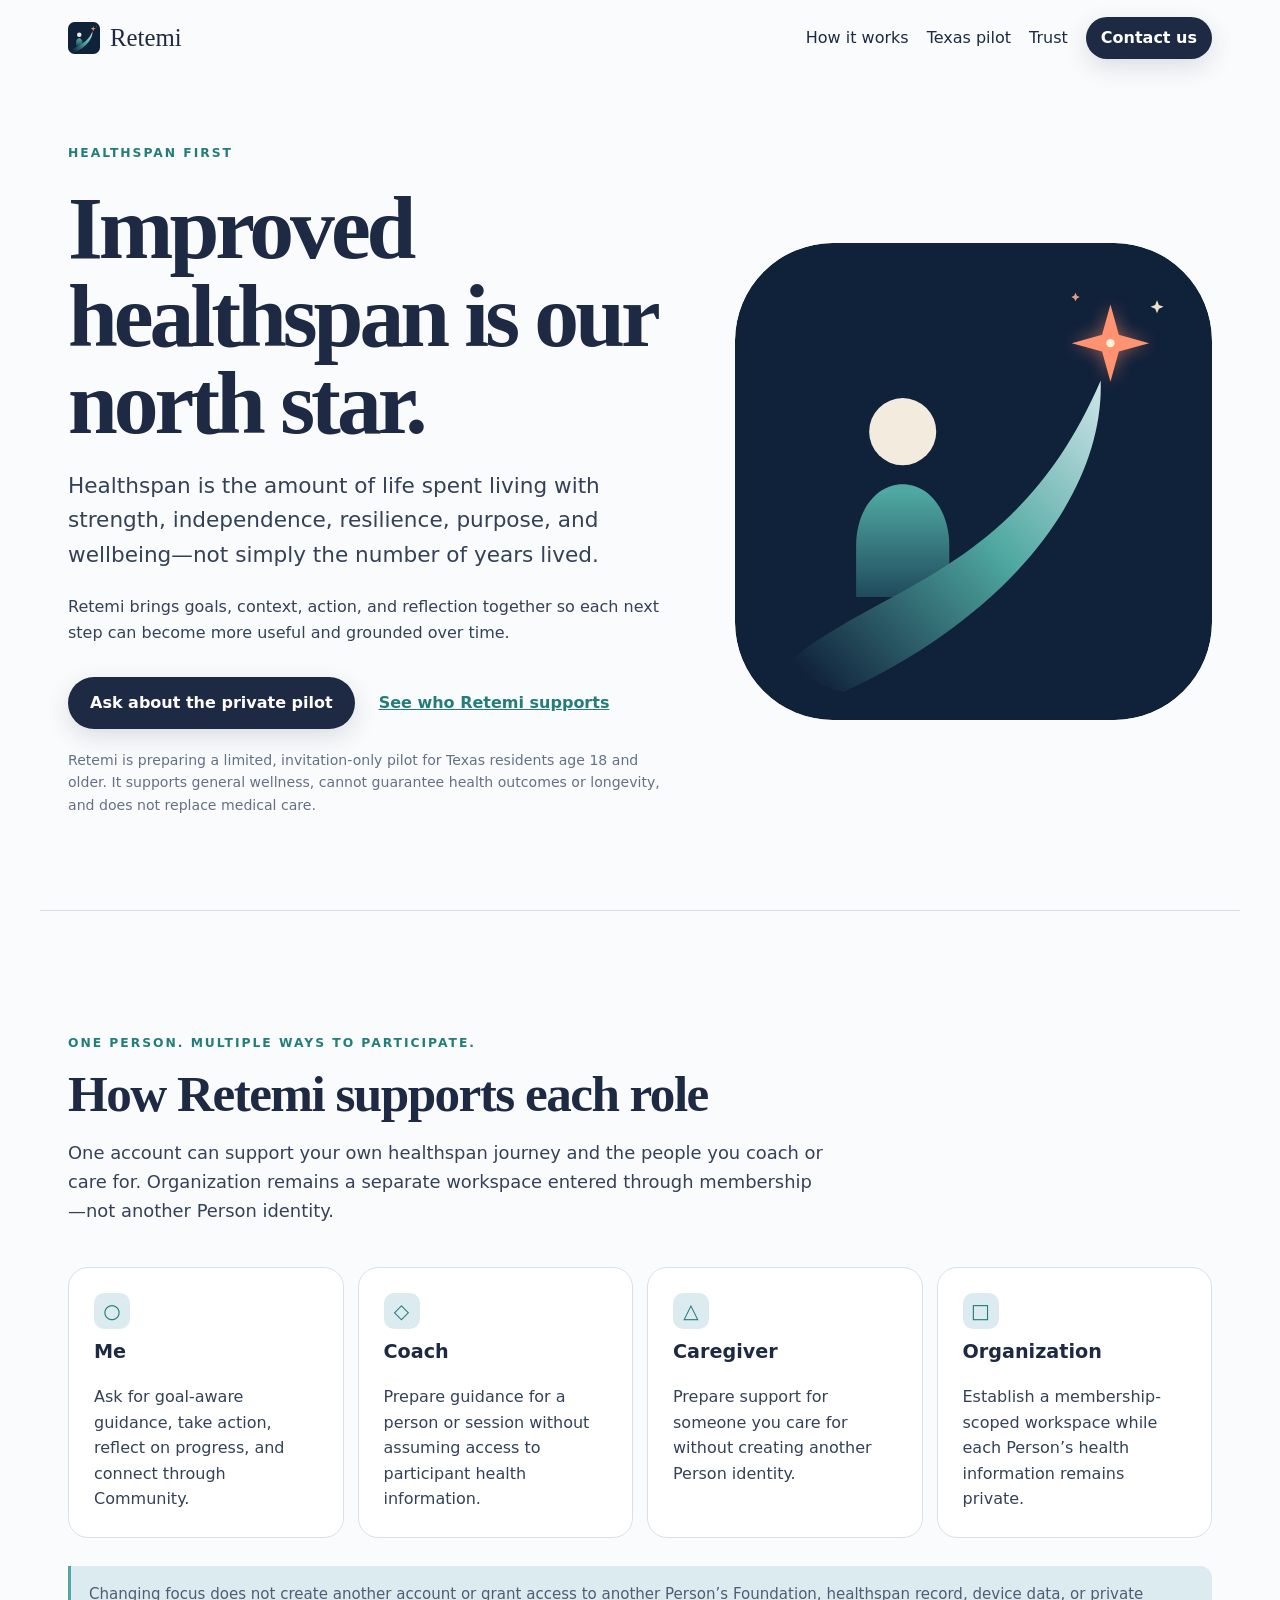
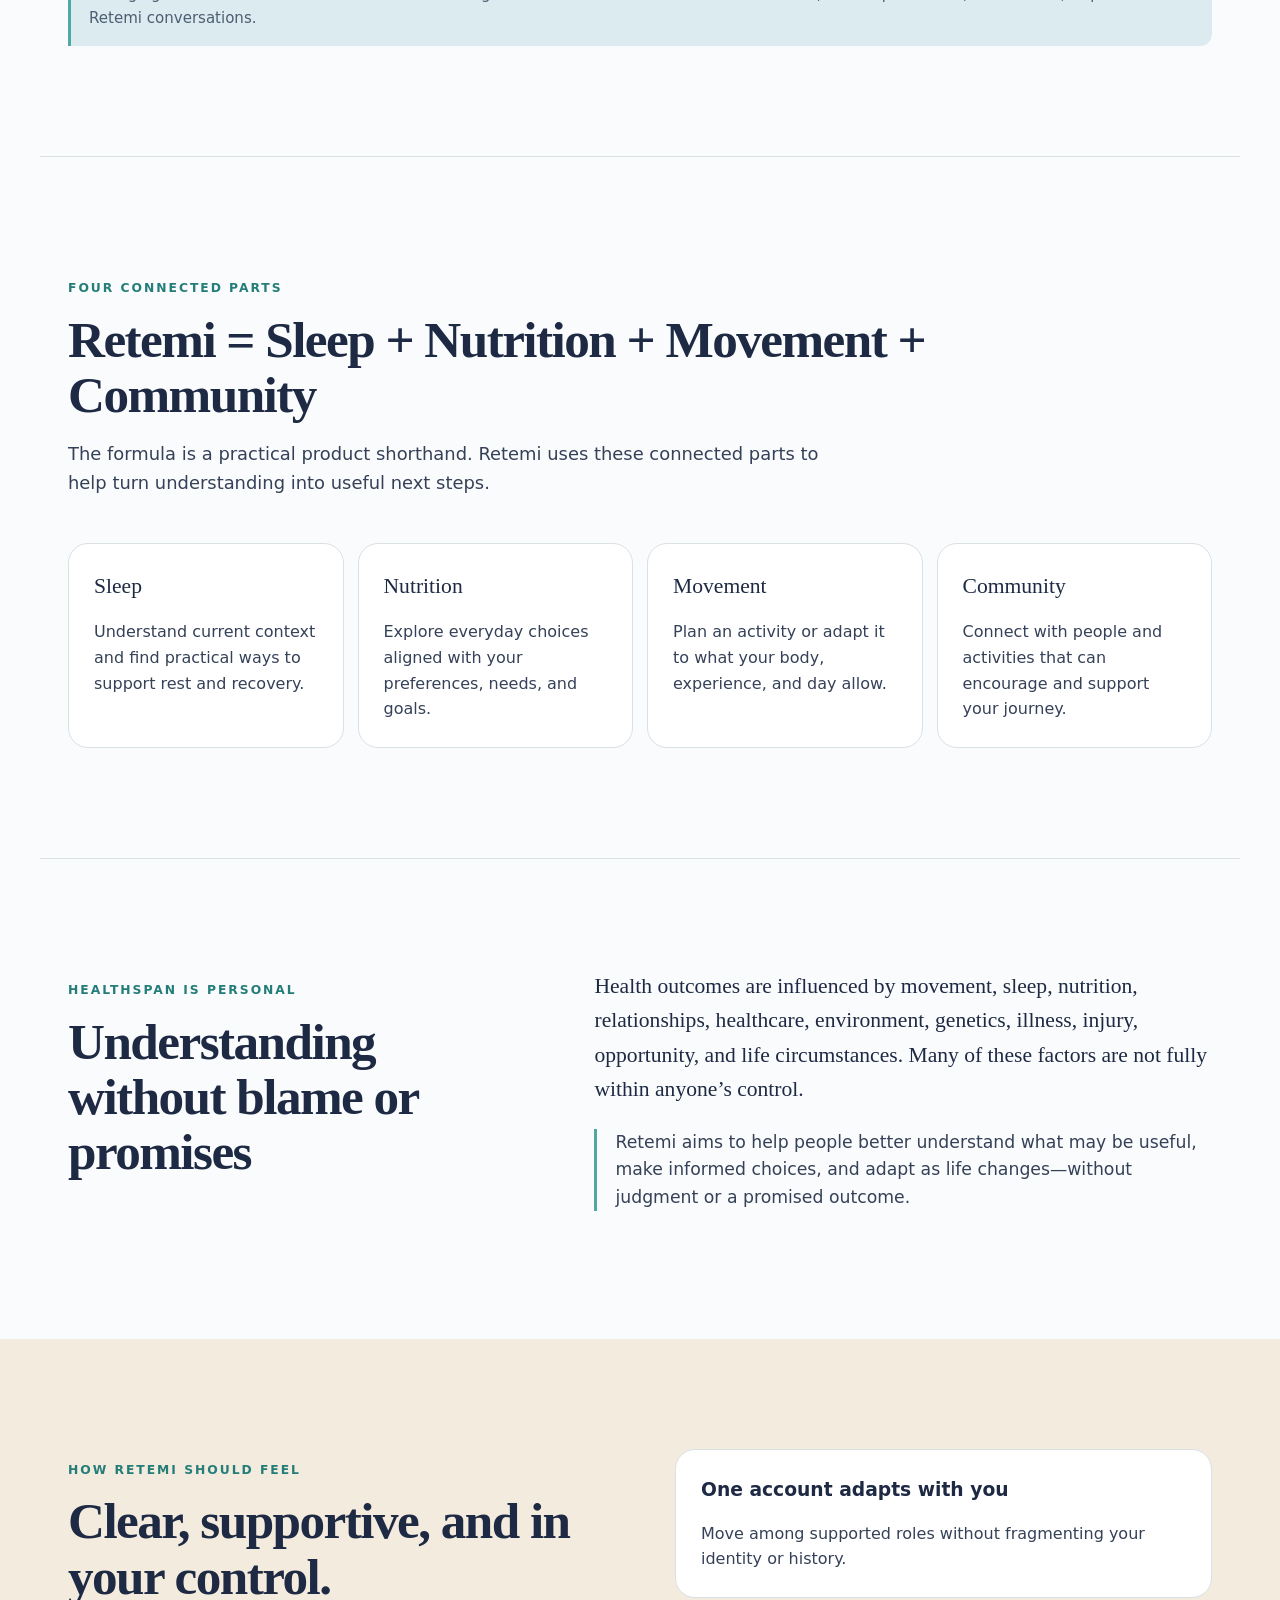
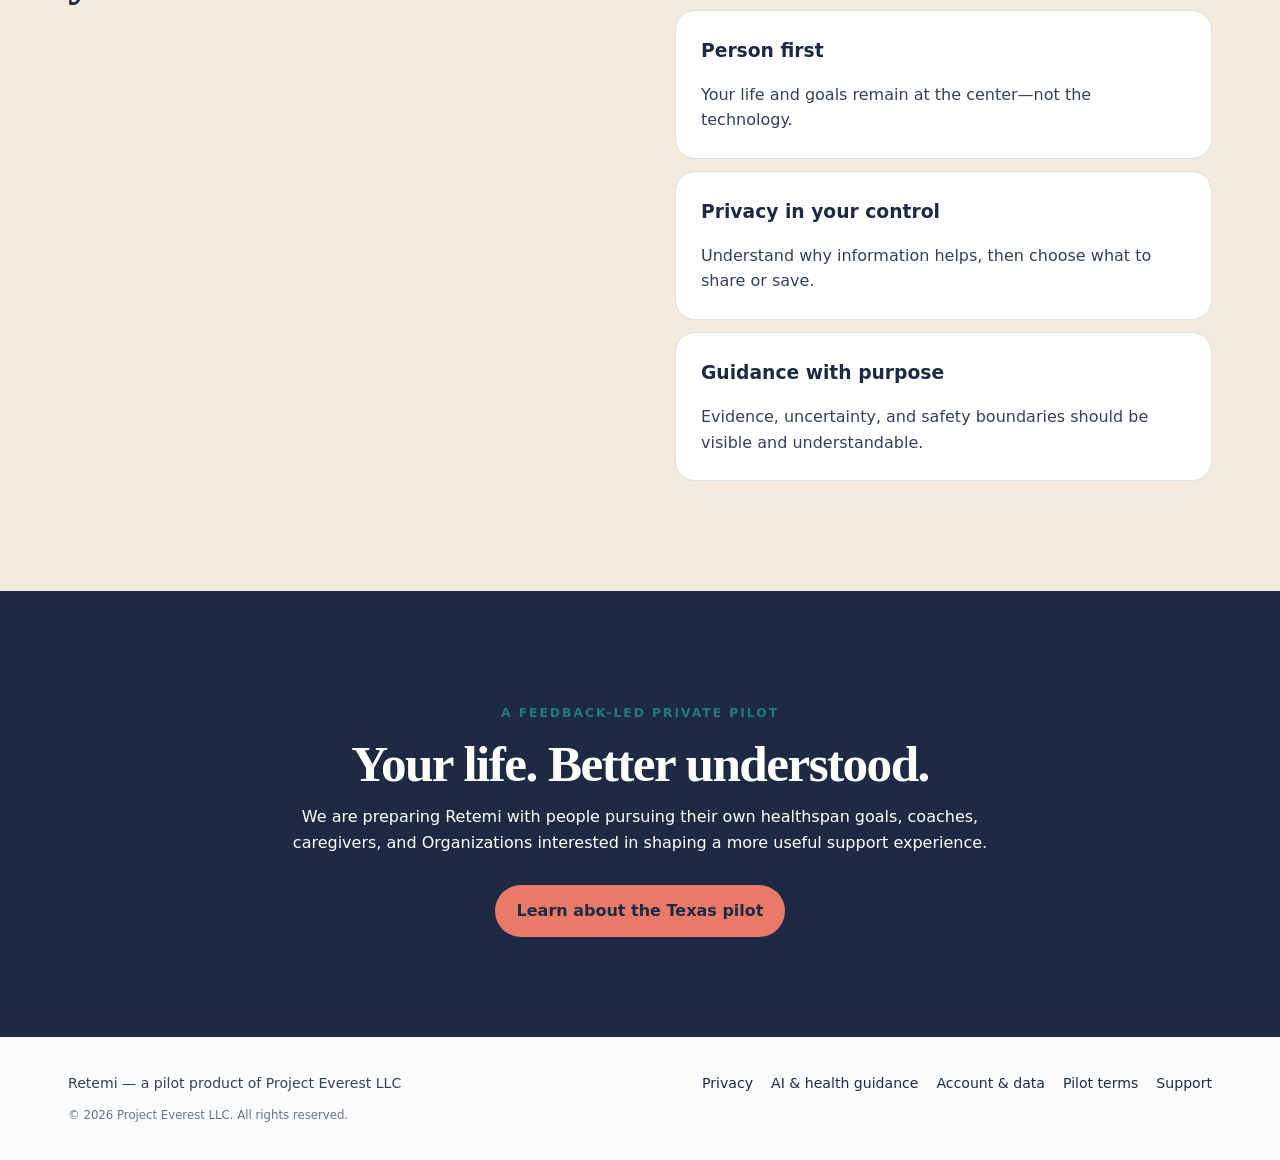
==== index.html @ 75388039 "Establish standalone Retemi public website" ====
<!doctype html>
<html lang="en">
<head>
  <meta charset="utf-8">
  <meta name="viewport" content="width=device-width, initial-scale=1">
  <meta name="robots" content="noindex,nofollow">
  <meta name="description" content="Retemi supports people, coaches, caregivers, and organizations in making more informed choices for improved healthspan.">
  <meta property="og:title" content="Retemi — Improved healthspan, better understood.">
  <meta property="og:description" content="Context-aware general-wellness guidance for sleep, nutrition, exercise, and everyday healthspan choices.">
  <meta property="og:type" content="website">
  <title>Retemi — Improved healthspan, better understood.</title>
  <link rel="icon" href="assets/retemi-launcher-master.svg" type="image/svg+xml">
  <link rel="stylesheet" href="styles.css">
  <link rel="stylesheet" href="accessibility.css">
  <link rel="stylesheet" href="roles.css">
  <link rel="stylesheet" href="brand.css">
</head>
<body>
  <a class="skip-link" href="#main">Skip to content</a>
  <header class="site-header">
    <a class="brand" href="index.html" aria-label="Retemi home">
      <img class="brand-mark" src="assets/retemi-launcher-master.svg" alt="">
      <span>Retemi</span>
    </a>
    <nav aria-label="Primary navigation">
      <a href="how-it-works.html">How it works</a>
      <a href="texas-pilot.html">Texas pilot</a>
      <a href="trust.html">Trust</a>
      <a class="button button-small" href="contact.html">Contact us</a>
    </nav>
  </header>

  <main id="main">
    <section class="hero">
      <div class="hero-copy">
        <p class="eyebrow">Healthspan first</p>
        <h1>Improved healthspan is our north star.</h1>
        <p class="lead">Healthspan is the amount of life spent living with strength, independence, resilience, purpose, and wellbeing—not simply the number of years lived.</p>
        <p>Retemi brings goals, context, action, and reflection together so each next step can become more useful and grounded over time.</p>
        <div class="actions">
          <a class="button" href="contact.html#pilot">Ask about the private pilot</a>
          <a class="text-link" href="#roles">See who Retemi supports</a>
        </div>
        <p class="pilot-note">Retemi is preparing a limited, invitation-only pilot for Texas residents age 18 and older. It supports general wellness, cannot guarantee health outcomes or longevity, and does not replace medical care.</p>
      </div>
      <img class="journey-art" src="assets/retemi-launcher-master.svg" alt="A person following a rising path toward a guiding star">
    </section>

    <section id="roles" class="role-support section" aria-labelledby="roles-heading">
      <p class="eyebrow">One person. Multiple ways to participate.</p>
      <h2 id="roles-heading">How Retemi supports each role</h2>
      <p class="section-intro">One account can support your own healthspan journey and the people you coach or care for. Organization remains a separate workspace entered through membership—not another Person identity.</p>
      <div class="role-grid">
        <article>
          <span class="role-icon" aria-hidden="true">○</span>
          <h3>Me</h3>
          <p>Ask for goal-aware guidance, take action, reflect on progress, and connect through Community.</p>
        </article>
        <article>
          <span class="role-icon" aria-hidden="true">◇</span>
          <h3>Coach</h3>
          <p>Prepare guidance for a person or session without assuming access to participant health information.</p>
        </article>
        <article>
          <span class="role-icon" aria-hidden="true">△</span>
          <h3>Caregiver</h3>
          <p>Prepare support for someone you care for without creating another Person identity.</p>
        </article>
        <article>
          <span class="role-icon" aria-hidden="true">□</span>
          <h3>Organization</h3>
          <p>Establish a membership-scoped workspace while each Person’s health information remains private.</p>
        </article>
      </div>
      <p class="role-boundary">Changing focus does not create another account or grant access to another Person’s Foundation, healthspan record, device data, or private Retemi conversations.</p>
    </section>

    <section id="approach" class="section" aria-labelledby="approach-heading">
      <p class="eyebrow">Four connected parts</p>
      <h2 id="approach-heading" class="formula-heading">Retemi = Sleep + Nutrition + Movement + Community</h2>
      <p class="section-intro">The formula is a practical product shorthand. Retemi uses these connected parts to help turn understanding into useful next steps.</p>
      <div class="pillars">
        <article><span>Sleep</span><p>Understand current context and find practical ways to support rest and recovery.</p></article>
        <article><span>Nutrition</span><p>Explore everyday choices aligned with your preferences, needs, and goals.</p></article>
        <article><span>Movement</span><p>Plan an activity or adapt it to what your body, experience, and day allow.</p></article>
        <article><span>Community</span><p>Connect with people and activities that can encourage and support your journey.</p></article>
      </div>
    </section>

    <section class="healthspan-context section" aria-labelledby="context-heading">
      <div>
        <p class="eyebrow">Healthspan is personal</p>
        <h2 id="context-heading">Understanding without blame or promises</h2>
      </div>
      <div class="healthspan-copy">
        <p>Health outcomes are influenced by movement, sleep, nutrition, relationships, healthcare, environment, genetics, illness, injury, opportunity, and life circumstances. Many of these factors are not fully within anyone’s control.</p>
        <p class="healthspan-purpose">Retemi aims to help people better understand what may be useful, make informed choices, and adapt as life changes—without judgment or a promised outcome.</p>
      </div>
    </section>

    <section class="principles section" aria-labelledby="principles-heading">
      <div>
        <p class="eyebrow">How Retemi should feel</p>
        <h2 id="principles-heading">Clear, supportive, and in your control.</h2>
      </div>
      <div class="principle-list">
        <article><h3>One account adapts with you</h3><p>Move among supported roles without fragmenting your identity or history.</p></article>
        <article><h3>Person first</h3><p>Your life and goals remain at the center—not the technology.</p></article>
        <article><h3>Privacy in your control</h3><p>Understand why information helps, then choose what to share or save.</p></article>
        <article><h3>Guidance with purpose</h3><p>Evidence, uncertainty, and safety boundaries should be visible and understandable.</p></article>
      </div>
    </section>

    <section class="closing">
      <p class="eyebrow">A feedback-led private pilot</p>
      <h2>Your life. Better understood.</h2>
      <p>We are preparing Retemi with people pursuing their own healthspan goals, coaches, caregivers, and Organizations interested in shaping a more useful support experience.</p>
      <a class="button" href="texas-pilot.html">Learn about the Texas pilot</a>
    </section>
  </main>

  <footer>
    <span>Retemi — a pilot product of Project Everest LLC</span>
    <span><a href="privacy.html">Privacy</a><a href="ai-health-guidance.html">AI &amp; health guidance</a><a href="account-data.html">Account &amp; data</a><a href="terms.html">Pilot terms</a><a href="contact.html">Support</a></span>
    <small>© 2026 Project Everest LLC. All rights reserved.</small>
  </footer>
</body>
</html>
---- styles.css ----
:root{color-scheme:light;--ink:#1e2a44;--teal:#4fa8a1;--teal-dark:#247d79;--mist:#dcebf0;--sand:#f3ebdd;--coral:#e97a68;--cloud:#fafbfc;--body:#354158;--line:#d9e1e5}*{box-sizing:border-box}html{scroll-behavior:smooth}body{margin:0;background:var(--cloud);color:var(--body);font-family:Inter,ui-sans-serif,system-ui,-apple-system,BlinkMacSystemFont,"Segoe UI",sans-serif;line-height:1.6}h1,h2,.brand{font-family:Georgia,"Times New Roman",serif;color:var(--ink)}h1{font-size:clamp(2.75rem,7vw,5.8rem);line-height:.98;letter-spacing:-.045em;margin:.22em 0}h2{font-size:clamp(2rem,4vw,3.7rem);line-height:1.08;letter-spacing:-.03em;margin:.25em 0}.site-header{min-height:76px;display:flex;align-items:center;justify-content:space-between;gap:24px;max-width:1200px;margin:auto;padding:14px 28px}.brand{display:flex;align-items:center;gap:10px;font-size:1.55rem;text-decoration:none;white-space:nowrap}.brand-mark{width:32px;height:32px;border-radius:9px;background:var(--ink);position:relative;display:inline-block;overflow:hidden}nav{display:flex;align-items:center;justify-content:flex-end;gap:18px;flex-wrap:wrap}a{color:var(--teal-dark)}nav a,footer a{text-decoration:none;color:var(--ink)}.button{display:inline-block;border-radius:999px;background:var(--ink);color:white;text-decoration:none;font-weight:700;padding:13px 22px;box-shadow:0 8px 24px #1e2a4424}.button:hover{background:var(--teal-dark)}.button-small{padding:8px 15px}.hero{min-height:calc(100vh - 76px);display:grid;grid-template-columns:1.12fr .88fr;align-items:center;gap:60px;max-width:1200px;margin:auto;padding:56px 28px 80px}.lead{font-size:clamp(1.12rem,2vw,1.35rem);max-width:680px}.eyebrow{text-transform:uppercase;letter-spacing:.16em;font-size:.77rem;font-weight:800;color:var(--teal-dark)}.actions{display:flex;align-items:center;gap:24px;margin:32px 0 20px}.text-link{font-weight:700}.pilot-note{font-size:.88rem;max-width:630px;color:#657087}.section{max-width:1200px;margin:auto;padding:110px 28px}.section-intro{max-width:760px;font-size:1.12rem}.pillars,.card-grid{display:grid;grid-template-columns:repeat(4,1fr);gap:14px;margin-top:45px}.pillars article,.principle-list article,.card-grid article{padding:25px;border:1px solid var(--line);border-radius:20px;background:white}.pillars span{font-family:Georgia,serif;font-size:1.35rem;color:var(--ink)}.pillars p,.principle-list p,.card-grid p{margin-bottom:0}.principles{display:grid;grid-template-columns:1fr 1fr;gap:70px;background:var(--sand);max-width:none;padding-left:max(28px,calc((100vw - 1144px)/2));padding-right:max(28px,calc((100vw - 1144px)/2))}.principle-list{display:grid;gap:12px}.principle-list h3,.card-grid h3{color:var(--ink);margin:0}.closing{text-align:center;background:var(--ink);color:white;padding:100px 24px}.closing h2{color:white}.closing p:not(.eyebrow){max-width:700px;margin:0 auto 30px}.closing .button{background:var(--coral);color:var(--ink)}footer{display:grid;grid-template-columns:1fr auto;gap:12px;max-width:1200px;margin:auto;padding:35px 28px;font-size:.88rem}footer span:nth-child(2){display:flex;gap:18px;flex-wrap:wrap}footer small{grid-column:1/-1;color:#6a7488}.legal{max-width:820px;margin:auto;padding:70px 28px 110px}.legal h1{font-size:clamp(2.5rem,6vw,4.5rem)}.legal h2{font-size:1.55rem;margin-top:2em}.notice{border-left:4px solid var(--coral);background:var(--sand);padding:16px 18px;border-radius:0 12px 12px 0}.trust-note{border-left-color:var(--teal);background:var(--mist)}.legal-meta{color:#687287}.legal ul{padding-left:22px}.skip-link{position:absolute;left:-9999px;top:8px;z-index:10;background:white;padding:10px}.skip-link:focus{left:8px}.status-list li{margin-bottom:10px}@media(max-width:900px){.card-grid{grid-template-columns:1fr 1fr}}@media(max-width:780px){nav>a:not(.button){display:none}.hero{grid-template-columns:1fr;min-height:auto;padding-top:40px}.journey-art{max-width:450px;margin:auto}.pillars{grid-template-columns:1fr 1fr}.principles{grid-template-columns:1fr}.actions{align-items:flex-start;flex-direction:column;gap:14px}footer{grid-template-columns:1fr}footer small{grid-column:auto}}@media(max-width:470px){.site-header{padding:12px 18px}.hero,.section{padding-left:20px;padding-right:20px}.pillars,.card-grid{grid-template-columns:1fr}.journey-art .star{font-size:42px}}@media(prefers-reduced-motion:reduce){html{scroll-behavior:auto}}
---- accessibility.css ----
a:focus-visible {
  border-radius: 4px;
  outline: 3px solid var(--coral);
  outline-offset: 4px;
}
---- roles.css ----
.role-support {
  border-top: 1px solid var(--line);
  border-bottom: 1px solid var(--line);
}

.role-grid {
  display: grid;
  grid-template-columns: repeat(4, 1fr);
  gap: 14px;
  margin-top: 42px;
}

.role-grid article {
  padding: 25px;
  border: 1px solid var(--line);
  border-radius: 20px;
  background: white;
}

.role-grid h3 {
  margin: 8px 0 0;
  color: var(--ink);
  font-size: 1.2rem;
}

.role-grid p {
  margin-bottom: 0;
}

.role-icon {
  display: grid;
  width: 36px;
  height: 36px;
  place-items: center;
  border-radius: 10px;
  background: var(--mist);
  color: var(--teal-dark);
  font-size: 1.25rem;
  font-weight: 800;
}

.role-boundary {
  margin: 28px 0 0;
  padding: 16px 18px;
  border-left: 3px solid var(--teal);
  border-radius: 0 12px 12px 0;
  background: var(--mist);
  color: #4f5d73;
  font-size: .94rem;
}

.formula-heading {
  max-width: 940px;
}

.healthspan-context {
  display: grid;
  grid-template-columns: .85fr 1.15fr;
  gap: 70px;
  border-top: 1px solid var(--line);
}

.healthspan-copy {
  font-size: 1.08rem;
}

.healthspan-copy p:first-child {
  margin-top: 0;
  color: var(--ink);
  font-family: Georgia, "Times New Roman", serif;
  font-size: 1.35rem;
}

.healthspan-purpose {
  padding-left: 18px;
  border-left: 3px solid var(--teal);
}

@media (max-width: 900px) {
  .role-grid {
    grid-template-columns: 1fr 1fr;
  }
}

@media (max-width: 780px) {
  .healthspan-context {
    grid-template-columns: 1fr;
    gap: 12px;
  }
}

@media (max-width: 470px) {
  .role-grid {
    grid-template-columns: 1fr;
  }
}
---- brand.css ----
img.brand-mark {
  flex: 0 0 32px;
  border-radius: 0;
  background: transparent;
  object-fit: contain;
}

img.journey-art {
  display: block;
  width: 100%;
  height: auto;
  border-radius: 20.5%;
  background: transparent;
  object-fit: contain;
}
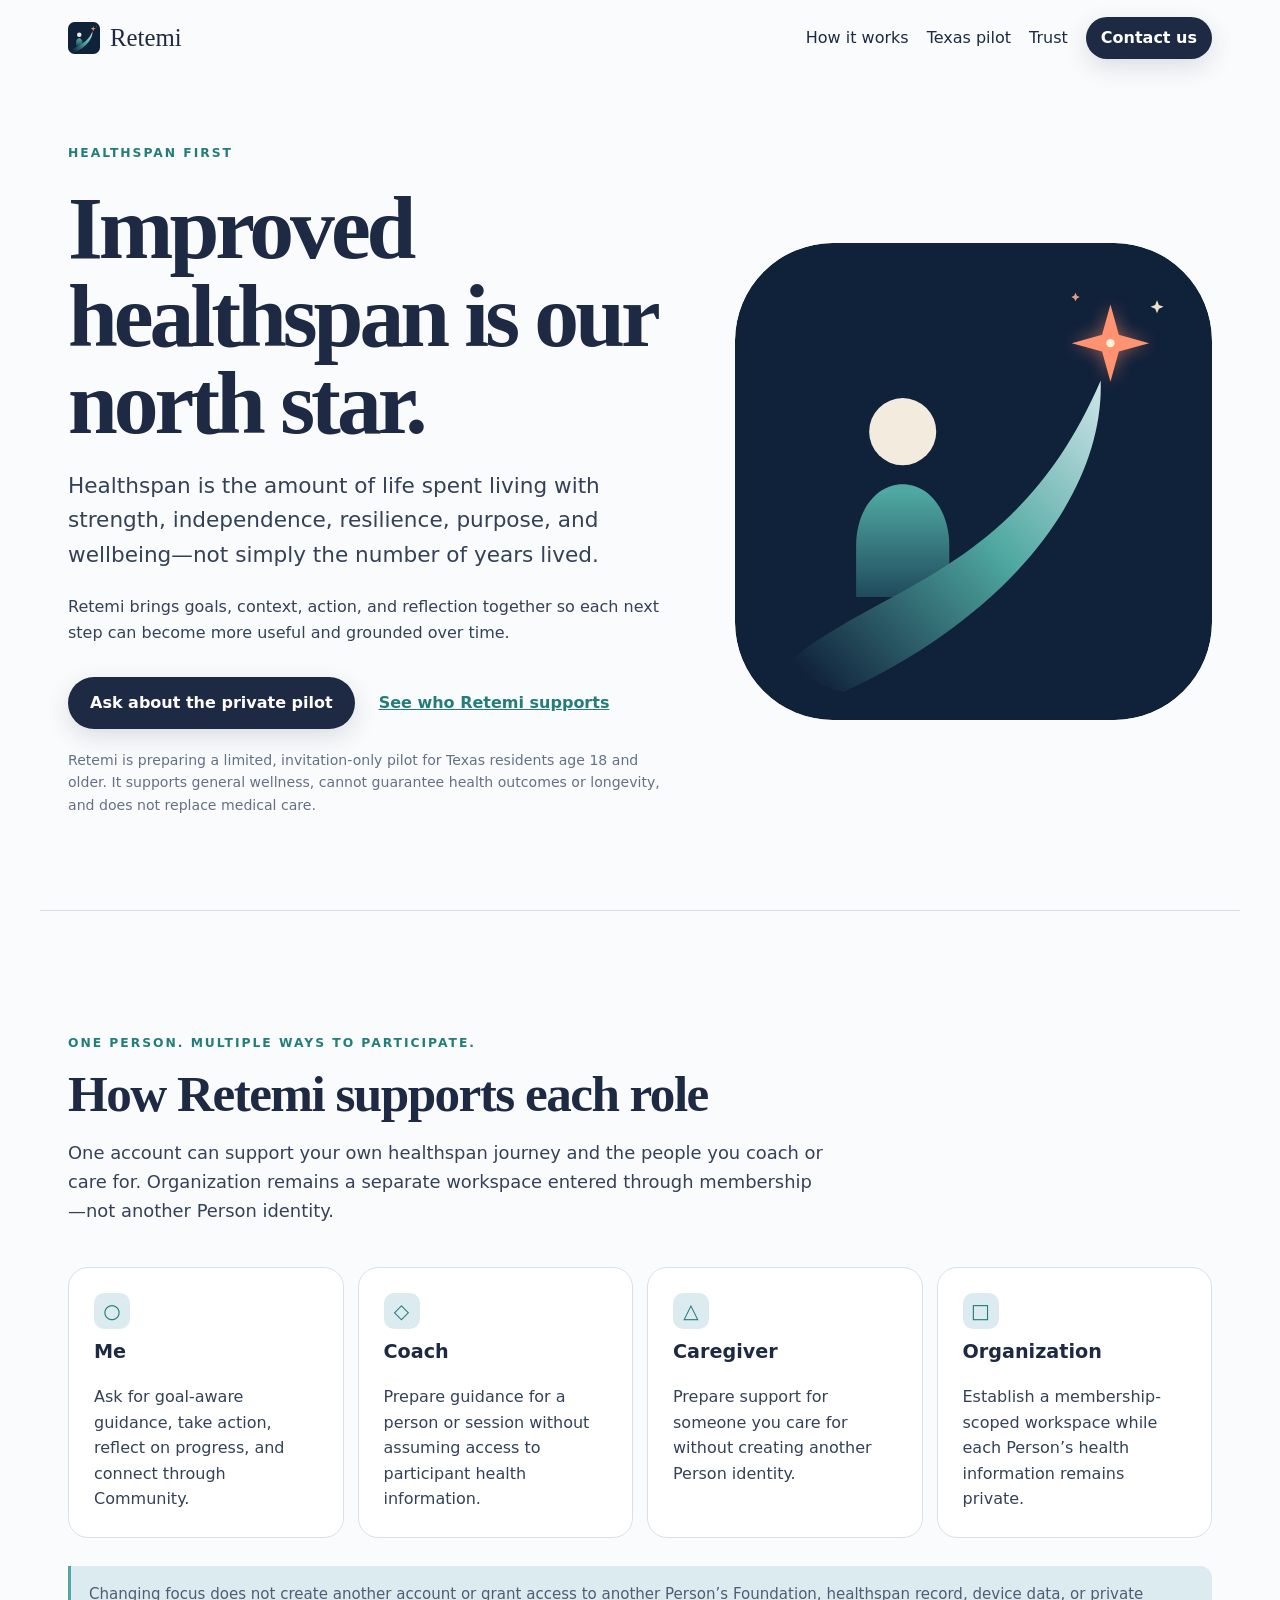
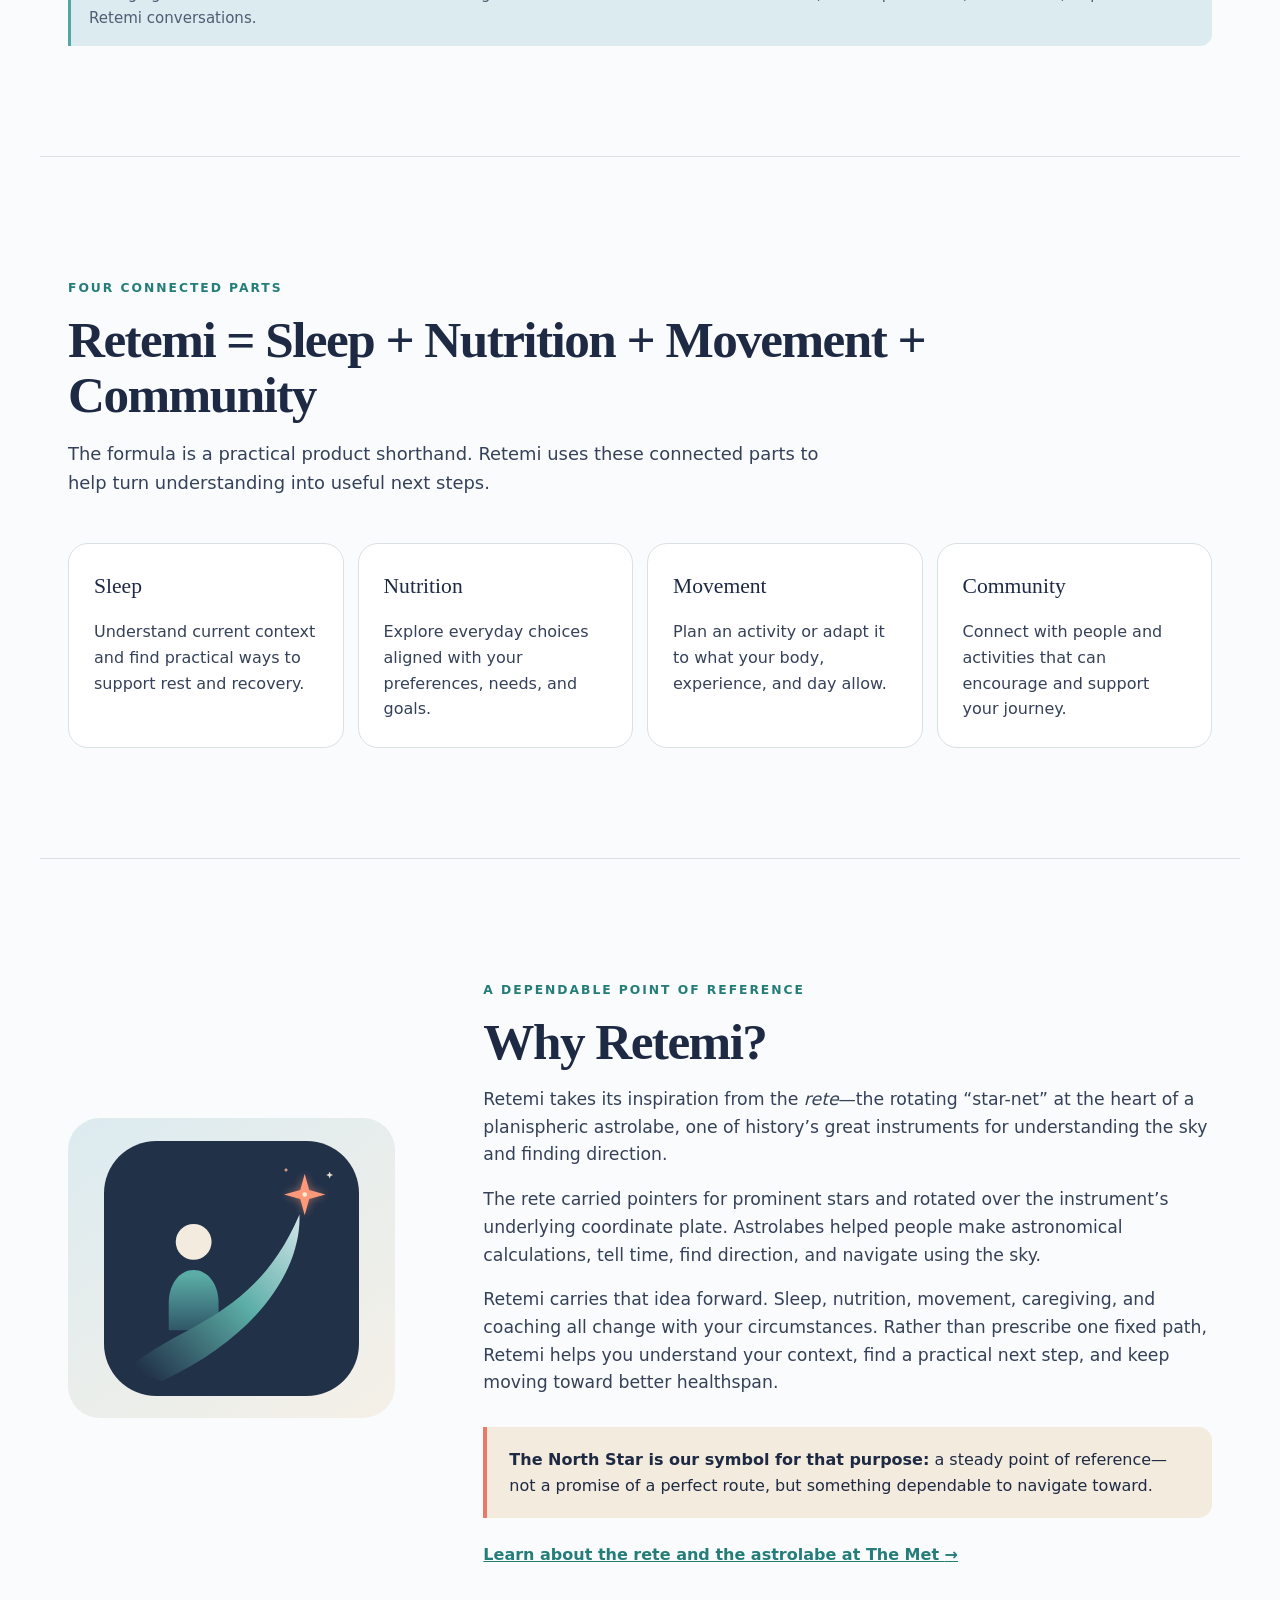
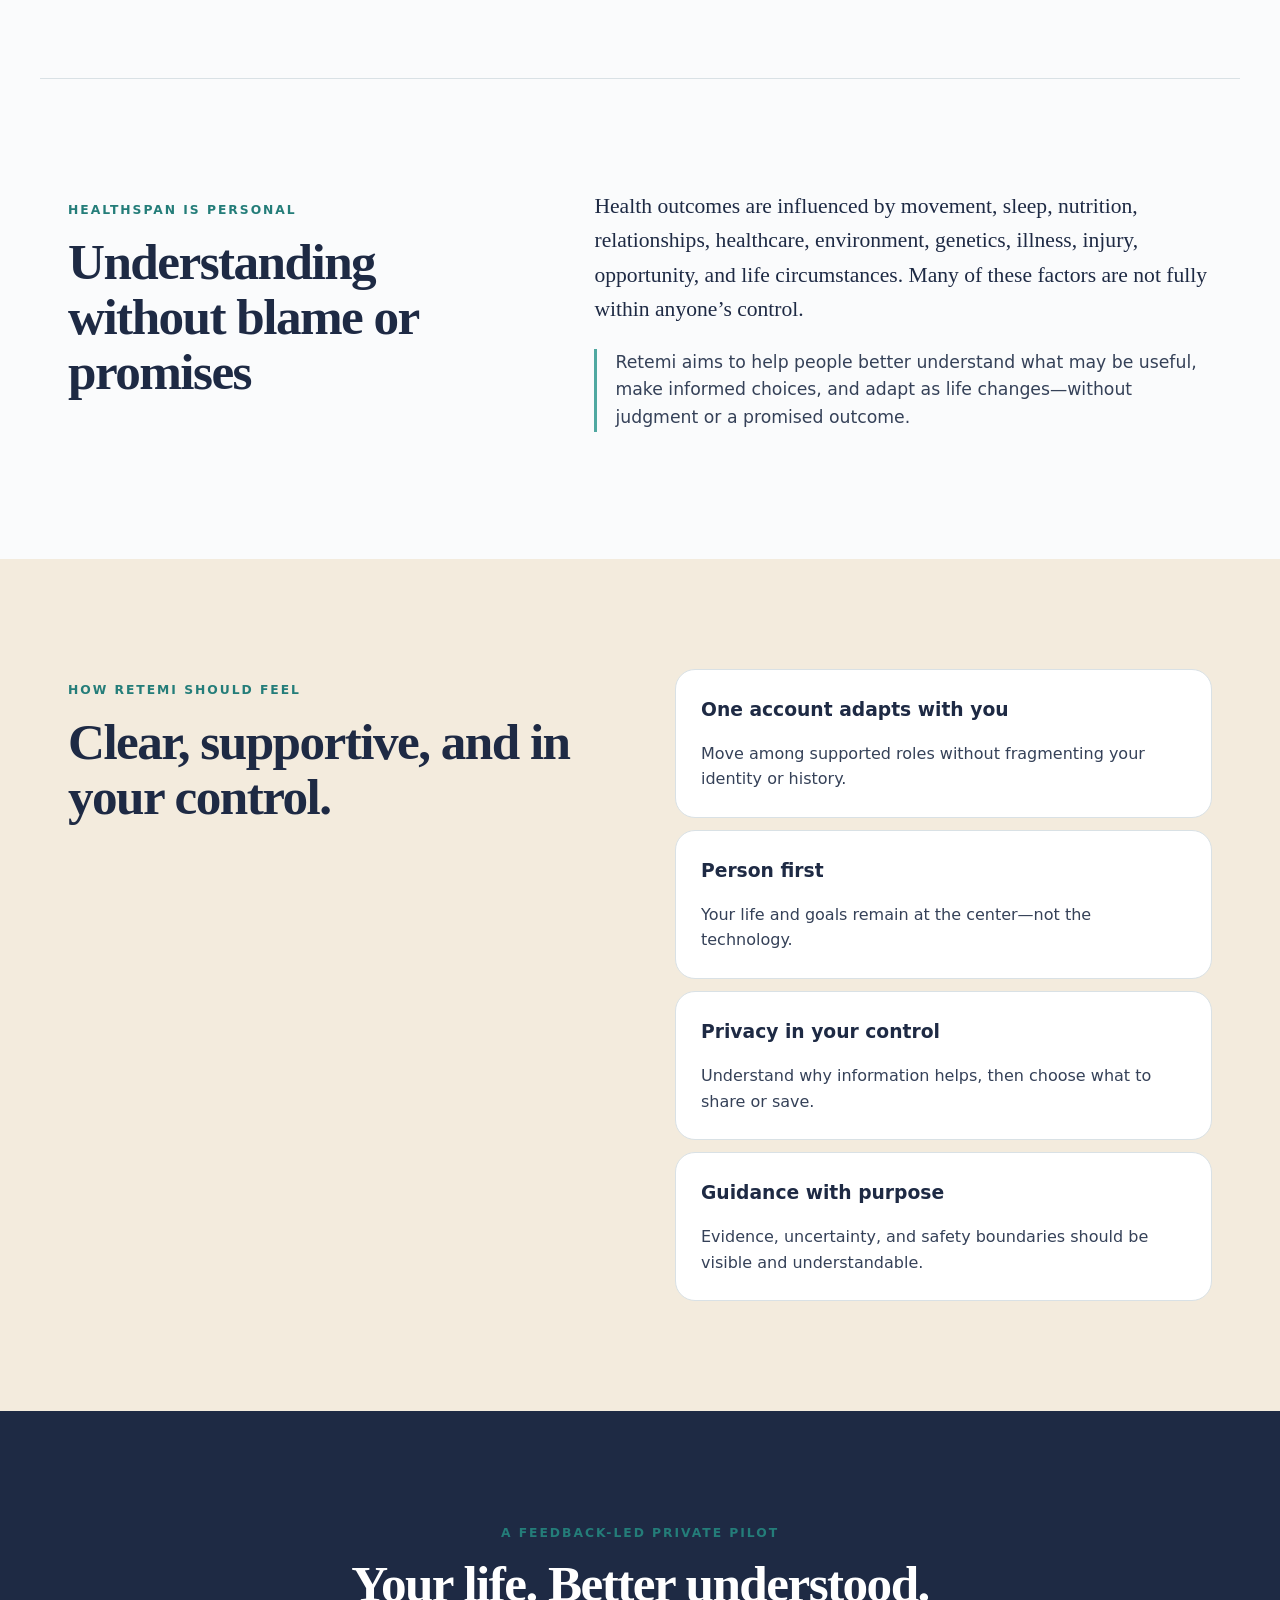
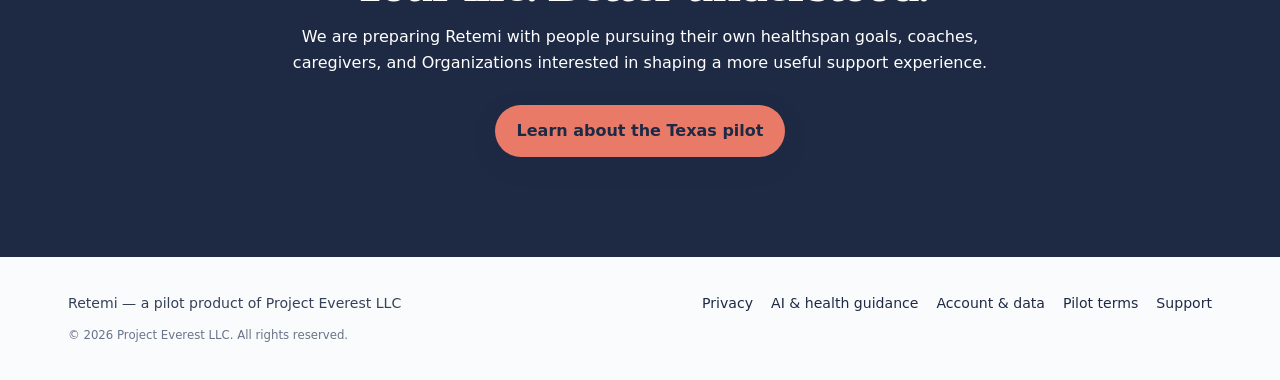
==== commit c739d067: "Add Retemi rete and North Star brand story" ====
--- a/index.html
+++ b/index.html
@@ -87,6 +87,23 @@
       </div>
     </section>
 
+    <section id="why-retemi" class="brand-story section" aria-labelledby="brand-story-heading">
+      <div class="brand-story-mark" aria-hidden="true">
+        <img src="assets/retemi-launcher-master.svg" alt="">
+      </div>
+      <div class="brand-story-copy">
+        <p class="eyebrow">A dependable point of reference</p>
+        <h2 id="brand-story-heading">Why Retemi?</h2>
+        <p>Retemi takes its inspiration from the <em>rete</em>—the rotating “star-net” at the heart of a planispheric astrolabe, one of history’s great instruments for understanding the sky and finding direction.</p>
+        <p>The rete carried pointers for prominent stars and rotated over the instrument’s underlying coordinate plate. Astrolabes helped people make astronomical calculations, tell time, find direction, and navigate using the sky.</p>
+        <p>Retemi carries that idea forward. Sleep, nutrition, movement, caregiving, and coaching all change with your circumstances. Rather than prescribe one fixed path, Retemi helps you understand your context, find a practical next step, and keep moving toward better healthspan.</p>
+        <aside class="north-star-callout" aria-label="The North Star metaphor">
+          <strong>The North Star is our symbol for that purpose:</strong> a steady point of reference—not a promise of a perfect route, but something dependable to navigate toward.
+        </aside>
+        <a class="brand-story-link" href="https://www.metmuseum.org/art/collection/search/193609" rel="external">Learn about the rete and the astrolabe at The Met <span aria-hidden="true">→</span></a>
+      </div>
+    </section>
+
     <section class="healthspan-context section" aria-labelledby="context-heading">
       <div>
         <p class="eyebrow">Healthspan is personal</p>
--- a/brand.css
+++ b/brand.css
@@ -13,3 +13,70 @@
   background: transparent;
   object-fit: contain;
 }
+
+.brand-story {
+  display: grid;
+  grid-template-columns: minmax(180px, .62fr) minmax(0, 1.38fr);
+  align-items: center;
+  gap: clamp(40px, 7vw, 88px);
+  border-top: 1px solid var(--line);
+}
+
+.brand-story-mark {
+  display: grid;
+  place-items: center;
+  min-height: 300px;
+  border-radius: 32px;
+  background: linear-gradient(145deg, var(--mist), #f5f0e7);
+  overflow: hidden;
+}
+
+.brand-story-mark img {
+  width: min(78%, 310px);
+  height: auto;
+  opacity: .92;
+}
+
+.brand-story-copy {
+  max-width: 760px;
+}
+
+.brand-story-copy > p:not(.eyebrow) {
+  font-size: 1.08rem;
+}
+
+.north-star-callout {
+  margin: 30px 0 24px;
+  padding: 20px 22px;
+  border-left: 4px solid var(--coral);
+  border-radius: 0 14px 14px 0;
+  background: var(--sand);
+  color: var(--ink);
+}
+
+.brand-story-link {
+  display: inline-block;
+  font-weight: 700;
+}
+
+@media (max-width: 780px) {
+  .brand-story {
+    grid-template-columns: 1fr;
+    gap: 32px;
+  }
+
+  .brand-story-mark {
+    min-height: 220px;
+  }
+
+  .brand-story-mark img {
+    width: min(60%, 250px);
+  }
+}
+
+@media (max-width: 470px) {
+  .brand-story-mark {
+    min-height: 180px;
+    border-radius: 24px;
+  }
+}
